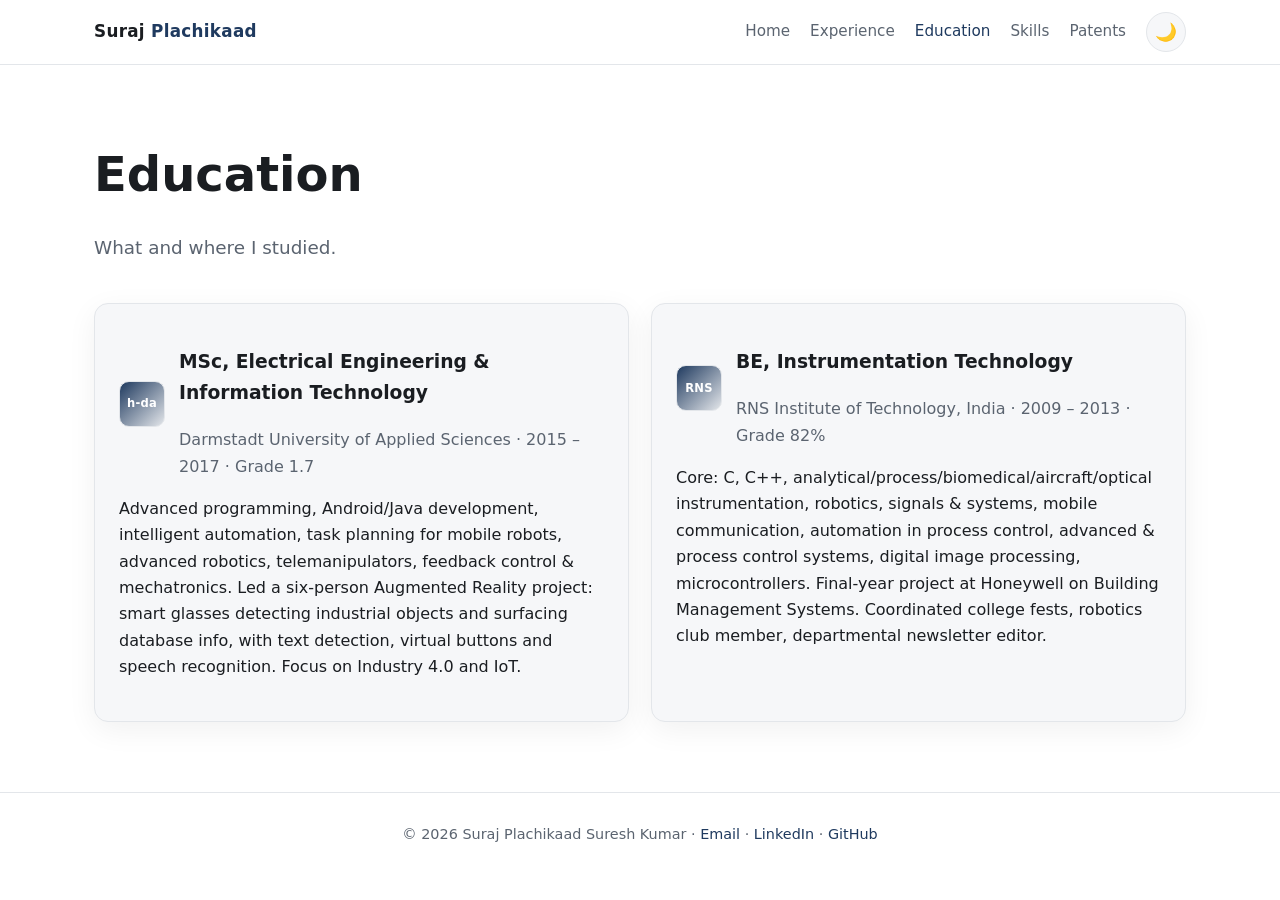
==== education.html @ 4a9fea9b "Fix broken patents page, drop Clearbit, and rework skills/SEO/a11y Breakages - patents.html called r" ====
<!DOCTYPE html>
<html lang="en">
<head>
  <meta charset="UTF-8">
  <meta name="viewport" content="width=device-width, initial-scale=1.0">
  <title>Education — Suraj Plachikaad Suresh Kumar</title>

  <meta name="description" content="MSc in Electrical Engineering & Information Technology from Darmstadt University of Applied Sciences, and a BE in Instrumentation Technology from RNS Institute of Technology.">
  <link rel="canonical" href="https://surajps.github.io/Portfolio_SPSK/education.html">
  <meta property="og:type" content="website">
  <meta property="og:site_name" content="Suraj Plachikaad Suresh Kumar">
  <meta property="og:title" content="Education — Suraj Plachikaad Suresh Kumar">
  <meta property="og:description" content="Robotics, intelligent automation, Industry 4.0 and IoT — what and where I studied.">
  <meta property="og:url" content="https://surajps.github.io/Portfolio_SPSK/education.html">
  <meta property="og:image" content="https://surajps.github.io/Portfolio_SPSK/images/profile.jpg">
  <meta name="twitter:card" content="summary_large_image">

  <link rel="icon" href="assets/favicon.svg" type="image/svg+xml">
  <link rel="stylesheet" href="assets/css/style.css">
  <script>
    (function(){ var d = document.documentElement; d.classList.add("js");
      try { d.setAttribute("data-theme", localStorage.getItem("theme") || "light"); }
      catch (e) { d.setAttribute("data-theme", "light"); } })();
  </script>
</head>
<body>
  <header id="header"></header>
  <main id="main" class="wrap">
    <noscript><p class="noscript-note">This page needs JavaScript to render.
      My full history is also on
      <a href="https://www.linkedin.com/in/suraj-plachikaad-suresh-kumar/">LinkedIn</a>.</p></noscript>
    <section>
      <h1>Education</h1>
      <p class="tagline">What and where I studied.</p>
      <div id="list" class="grid cols-2" style="margin-top:40px"></div>
    </section>
  </main>
  <footer id="footer"></footer>
  <script src="assets/js/content.js"></script>
  <script src="assets/js/main.js"></script>
  <script>buildChrome("education.html"); renderEducation();</script>
</body>
</html>
---- assets/css/style.css ----
/* =====================================================================
   Portfolio styles — light & dark theme. You rarely need to edit this.
   Change accent colors below if you wish.
   ===================================================================== */

:root {
  --accent: #1f3a5f;        /* navy accent (light mode) */
  --on-accent: #ffffff;     /* text drawn on top of --accent */
  --bg: #ffffff;
  --surface: #f6f7f9;
  --text: #1a1d21;
  --muted: #5b6470;
  --border: #e3e6ea;
  --shadow: 0 8px 30px rgba(0,0,0,.06);
  --radius: 14px;
  --max: 1140px;
}

[data-theme="dark"] {
  --accent: #d4af37;        /* gold accent (dark mode) */
  --on-accent: #15181c;
  --bg: #15181c;
  --surface: #1e2228;
  --text: #e9ecef;
  --muted: #9aa3ad;
  --border: #2c323a;
  --shadow: 0 8px 30px rgba(0,0,0,.4);
}

* { box-sizing: border-box; }
html { scroll-behavior: smooth; }
body {
  margin: 0;
  font-family: "Segoe UI", system-ui, -apple-system, Roboto, Helvetica, Arial, sans-serif;
  background: var(--bg);
  color: var(--text);
  line-height: 1.65;
  transition: background .3s, color .3s;
}

.wrap { max-width: var(--max); margin: 0 auto; padding: 0 24px; }

/* Keyboard users land here first and can jump straight to the content. */
.skip-link {
  position: absolute; left: -9999px; top: 0; z-index: 100;
  background: var(--accent); color: var(--on-accent);
  padding: 10px 18px; border-radius: 0 0 8px 0; text-decoration: none; font-weight: 600;
}
.skip-link:focus { left: 0; }

:where(a, button, [tabindex]):focus-visible {
  outline: 3px solid var(--accent); outline-offset: 3px; border-radius: 4px;
}

/* ---------- Header / nav ---------- */
header {
  position: sticky; top: 0; z-index: 50;
  background: var(--bg);
  border-bottom: 1px solid var(--border);
  backdrop-filter: blur(8px);
}
.nav { display: flex; align-items: center; justify-content: space-between; height: 64px; }
.brand { font-weight: 700; letter-spacing: .3px; color: var(--text); text-decoration: none; font-size: 1.05rem; }
.brand span { color: var(--accent); }
.nav-links { display: flex; gap: 20px; align-items: center; }
.nav-links a { color: var(--muted); text-decoration: none; font-weight: 500; font-size: .95rem; }
.nav-links a:hover, .nav-links a.active { color: var(--accent); }
.toggle { background: var(--surface); border: 1px solid var(--border); color: var(--text);
  width: 40px; height: 40px; border-radius: 50%; cursor: pointer; font-size: 1.1rem; flex: 0 0 auto; }
.menu-btn { display:none; background:none; border:none; color:var(--text); font-size:1.6rem; cursor:pointer; }

/* ---------- Sections ---------- */
section { padding: 70px 0; }
h1 { font-size: clamp(2rem, 5vw, 3rem); margin: 0 0 8px; }
h2 { font-size: 1.7rem; margin: 0 0 30px; position: relative; }
h2::after { content:""; display:block; width:54px; height:3px; background:var(--accent); margin-top:10px; border-radius:3px; }
.tagline { color: var(--muted); font-size: 1.15rem; }
.muted { color: var(--muted); }
code { background: var(--surface); border: 1px solid var(--border); border-radius: 5px;
  padding: 1px 6px; font-size: .88em; }

/* ---------- Hero ---------- */
.hero { display:flex; gap:48px; align-items:center; flex-wrap:wrap; padding-top:60px; }
.hero-text { flex:1 1 340px; }
.hero-photo { flex:0 0 280px; }
.hero-photo img { width:280px; height:280px; object-fit:cover; border-radius:50%; box-shadow:var(--shadow); border:4px solid var(--surface); }
.placeholder-photo { width:280px; height:280px; border-radius:50%; background:var(--surface);
  display:flex; align-items:center; justify-content:center; color:var(--muted); border:2px dashed var(--border); text-align:center; padding:20px; }
.hero-cta { display:flex; flex-wrap:wrap; gap:12px; margin-top:18px; }
.btn { display:inline-block; padding:11px 24px; background:var(--accent); color:var(--on-accent);
  border-radius:30px; text-decoration:none; font-weight:600; }
.btn-ghost { background:transparent; color:var(--accent); border:2px solid var(--accent); padding:9px 22px; }

/* "What I'm working on now" ---------------------------------------- */
.now-card { background:var(--surface); border:1px solid var(--border); border-left:4px solid var(--accent);
  border-radius:var(--radius); padding:18px 22px; }
.now-card p { margin:6px 0 0; }
.now-tag { display:inline-block; font-size:.78rem; font-weight:700; letter-spacing:.08em;
  text-transform:uppercase; color:var(--accent); }

/* ---------- Cards / grids ---------- */
.grid { display:grid; gap:22px; }
.cols-4 { grid-template-columns: repeat(4,1fr); }
.cols-3 { grid-template-columns: repeat(3,1fr); }
.cols-2 { grid-template-columns: repeat(2,1fr); }
.hobbies-grid { grid-template-columns: repeat(auto-fit, minmax(220px, 1fr)); }
.card { background:var(--surface); border:1px solid var(--border); border-radius:var(--radius); padding:24px; box-shadow:var(--shadow); transition:transform .25s, box-shadow .25s; }
.card:hover { transform:translateY(-6px); box-shadow:0 16px 40px rgba(0,0,0,.14); }
.card .icon { font-size:2rem; }
.hobby { padding:0; overflow:hidden; }
.hobby .hobby-img { width:100%; height:170px; object-fit:cover; display:block; }
.hobby h3, .hobby p { padding:0 18px; } .hobby h3 { margin:14px 0 4px; } .hobby p { padding-bottom:18px; }
/* Hobbies without a photo get an icon panel the same height as the images,
   so every card in the row has equal visual weight. */
.hobby .icon { height:170px; display:flex; align-items:center; justify-content:center;
  font-size:3.4rem; padding:0; background:linear-gradient(135deg,var(--bg),var(--border)); }
.edu-img { width:100%; border-radius:10px; margin:10px 0; }

/* ---------- Stats counters ---------- */
.stats-row { display:grid; grid-template-columns:repeat(4,1fr); gap:18px; text-align:center; }
.stat { background:var(--surface); border:1px solid var(--border); border-radius:var(--radius); padding:22px; box-shadow:var(--shadow); }
.stat .num { display:block; font-size:2.2rem; font-weight:800; color:var(--accent); }
.stat .lbl { color:var(--muted); font-size:.9rem; }

/* ---------- Reveal on scroll ----------
   Scoped to .js so that with JavaScript disabled (or broken) the content
   is simply visible instead of stuck at opacity:0. */
.js .reveal { opacity:0; transform:translateY(24px); transition:opacity .6s, transform .6s; }
.js .reveal.in { opacity:1; transform:none; }

/* ---------- Lightbox ---------- */
.lb { position:fixed; inset:0; background:rgba(0,0,0,.85); display:flex; align-items:center; justify-content:center; z-index:200; cursor:zoom-out; padding:30px; }
.lb img { max-width:92%; max-height:92%; border-radius:10px; box-shadow:0 20px 60px rgba(0,0,0,.6); }
.lb-close { position:absolute; top:18px; right:22px; width:44px; height:44px; border-radius:50%;
  background:rgba(255,255,255,.14); color:#fff; border:1px solid rgba(255,255,255,.4);
  font-size:1.2rem; cursor:pointer; }
.lb-close:hover { background:rgba(255,255,255,.28); }

/* ---------- Zig-zag experience timeline ---------- */
.xp-timeline { position:relative; padding:20px 0; }
.xp-timeline::before { content:""; position:absolute; left:50%; top:0; bottom:0; width:3px; transform:translateX(-50%);
  background:linear-gradient(var(--accent),var(--border)); border-radius:3px; }
.xp { position:relative; width:50%; padding:0 34px 34px; }
.xp.left  { left:0; }
.xp.right { left:50%; }
/* Card bodies stay left-aligned on BOTH sides — right-aligned bullet lists
   with a ragged left edge are hard to read. Only the position alternates. */
.xp-node { position:absolute; top:4px; width:44px; height:44px; border-radius:50%; background:var(--bg);
  border:3px solid var(--accent); display:flex; align-items:center; justify-content:center;
  font-size:.8rem; font-weight:800; color:var(--accent); z-index:2; box-shadow:var(--shadow); }
.xp-node.sm { font-size:.62rem; }
.xp.left .xp-node { right:-22px; } .xp.right .xp-node { left:-22px; }
.xp-year { position:absolute; top:12px; font-weight:800; color:var(--accent); font-size:1.05rem; }
.xp.left .xp-year { left:-84px; } .xp.right .xp-year { right:-84px; }
.xp-card { background:var(--surface); border:1px solid var(--border); border-radius:var(--radius); padding:20px;
  box-shadow:var(--shadow); transition:transform .25s, box-shadow .25s; }
.xp-card:hover { transform:translateY(-5px); box-shadow:0 16px 40px rgba(0,0,0,.16); }
.xp-head { display:flex; align-items:flex-start; gap:12px; }
.xp-title { margin:0; font-size:1.08rem; flex:1; }
.xp-trigger { width:100%; display:flex; align-items:flex-start; justify-content:space-between; gap:12px;
  background:none; border:0; padding:0; margin:0; cursor:pointer; text-align:left;
  font:inherit; color:inherit; }
.xp-toggle { color:var(--accent); font-weight:800; font-size:1.35rem; line-height:1.1; flex:0 0 auto; }
.xp-headline { color:var(--accent); font-weight:600; margin:8px 0 0; }

/* Collapsible body. grid-template-rows 0fr→1fr animates to the content's
   natural height, so long roles never get clipped by a fixed max-height. */
.xp-body { display:grid; grid-template-rows:0fr; opacity:0;
  transition:grid-template-rows .4s ease, opacity .3s ease, margin .3s ease; }
.xp-body > ul { overflow:hidden; margin:0; padding-left:20px; }
.xp-card.open .xp-body { grid-template-rows:1fr; opacity:1; margin-top:10px; }

/* logo / monogram tiles */
.thumb { flex:0 0 46px; width:46px; height:46px; border-radius:10px; border:1px solid var(--border);
  display:flex; align-items:center; justify-content:center; overflow:hidden;
  font-size:1rem; font-weight:800; letter-spacing:.02em; }
.thumb.tile { background:linear-gradient(135deg,var(--accent),var(--border)); color:var(--on-accent); }
.thumb.tile.sm { font-size:.72rem; }
.edu-head { display:flex; gap:14px; align-items:center; margin-bottom:8px; }

/* ---------- Skills: proficiency tiers ---------- */
.skill { margin-bottom:26px; }
.skill .row { display:flex; justify-content:space-between; align-items:center; gap:14px; margin-bottom:8px; }
.skill-name { font-weight:600; }
.skill-note { margin:8px 0 0; font-size:.92rem; }
.tier { font-size:.75rem; font-weight:700; letter-spacing:.06em; text-transform:uppercase;
  padding:3px 12px; border-radius:20px; white-space:nowrap; }
.tier-expert   { background:var(--accent); color:var(--on-accent); }
.tier-advanced { border:1.5px solid var(--accent); color:var(--accent); }
.tier-working  { border:1.5px solid var(--border); color:var(--muted); }
.meter { display:flex; gap:6px; }
.meter .step { height:6px; flex:1 1 0; max-width:90px; border-radius:4px; background:var(--border); }
.meter .step.on { background:var(--accent); }

/* ---------- Patents ---------- */
.patent-head { display:flex; align-items:center; justify-content:space-between; margin-bottom:12px; }
.patent h3 { margin:0 0 4px; font-size:1.1rem; }
.patent h3 a { color:var(--text); text-decoration:none; border-bottom:2px solid var(--accent); }
.patent h3 a:hover { color:var(--accent); }
.patent-plain { margin:10px 0 0; }
.tag.status { background:var(--accent); color:var(--on-accent); border-color:var(--accent); font-weight:700; }
.empty-state { text-align:center; padding:48px 24px; }
.empty-state:hover { transform:none; box-shadow:var(--shadow); }
.empty-state h3 { margin:10px 0 6px; }
.empty-state p { max-width:52ch; margin:0 auto; }

/* ---------- Gallery ---------- */
.gallery { display:grid; grid-template-columns:repeat(auto-fit,minmax(280px,1fr)); gap:14px; margin-top:20px; }
.gallery-item { display:block; padding:0; border:0; background:none; cursor:zoom-in; border-radius:var(--radius); }
.gallery img { width:100%; height:220px; object-fit:cover; border-radius:var(--radius); box-shadow:var(--shadow); transition:transform .25s; display:block; }
.gallery-item:hover img { transform:scale(1.03); }

/* ---------- Contact ---------- */
.contact-card { background:var(--surface); border:1px solid var(--border); border-radius:var(--radius);
  padding:38px; text-align:center; box-shadow:var(--shadow); }
.contact-card h2 { margin-bottom:6px; }
.contact-card h2::after { margin:10px auto 0; }
.contact-card .hero-cta { justify-content:center; margin-top:22px; }

/* ---------- Skill tags ---------- */
.tags { display:flex; flex-wrap:wrap; gap:8px; margin:12px 0 0; padding:0; list-style:none; }
.tag { background:var(--bg); border:1px solid var(--border); color:var(--text); padding:5px 12px; border-radius:20px; font-size:.85rem; }

footer { border-top:1px solid var(--border); padding:30px 0; text-align:center; color:var(--muted); font-size:.9rem; }
footer a { color:var(--accent); text-decoration:none; }

noscript .noscript-note { display:block; background:var(--surface); border:1px solid var(--border);
  border-left:4px solid var(--accent); border-radius:8px; padding:12px 18px; margin:16px 0; }

/* ---------- Responsive ---------- */
@media (max-width:780px){
  .cols-4{grid-template-columns:repeat(2,1fr);} .cols-3,.cols-2{grid-template-columns:1fr;}
  .stats-row{grid-template-columns:repeat(2,1fr);}
  .gallery{grid-template-columns:repeat(2,1fr);}
  .nav-links{position:absolute; top:64px; right:0; background:var(--bg); flex-direction:column; align-items:flex-start; padding:16px 24px; border:1px solid var(--border); display:none;}
  .nav-links.open{display:flex;} .menu-btn{display:block;}

  .xp-timeline::before { left:20px; }
  .xp, .xp.left, .xp.right { width:100%; left:0; padding:0 0 30px 56px; }
  .xp.left .xp-node, .xp.right .xp-node { left:0; right:auto; }
  .xp.left .xp-year, .xp.right .xp-year { left:56px; right:auto; top:-18px; }
  .contact-card { padding:28px 20px; }
}

/* ---------- Reduced motion ----------
   Users who ask for less motion get the content, not the choreography. */
@media (prefers-reduced-motion: reduce) {
  html { scroll-behavior: auto; }
  *, *::before, *::after {
    animation-duration: .001ms !important; animation-iteration-count: 1 !important;
    transition-duration: .001ms !important;
  }
  .js .reveal { opacity:1; transform:none; }
  .card:hover, .xp-card:hover { transform:none; }
}
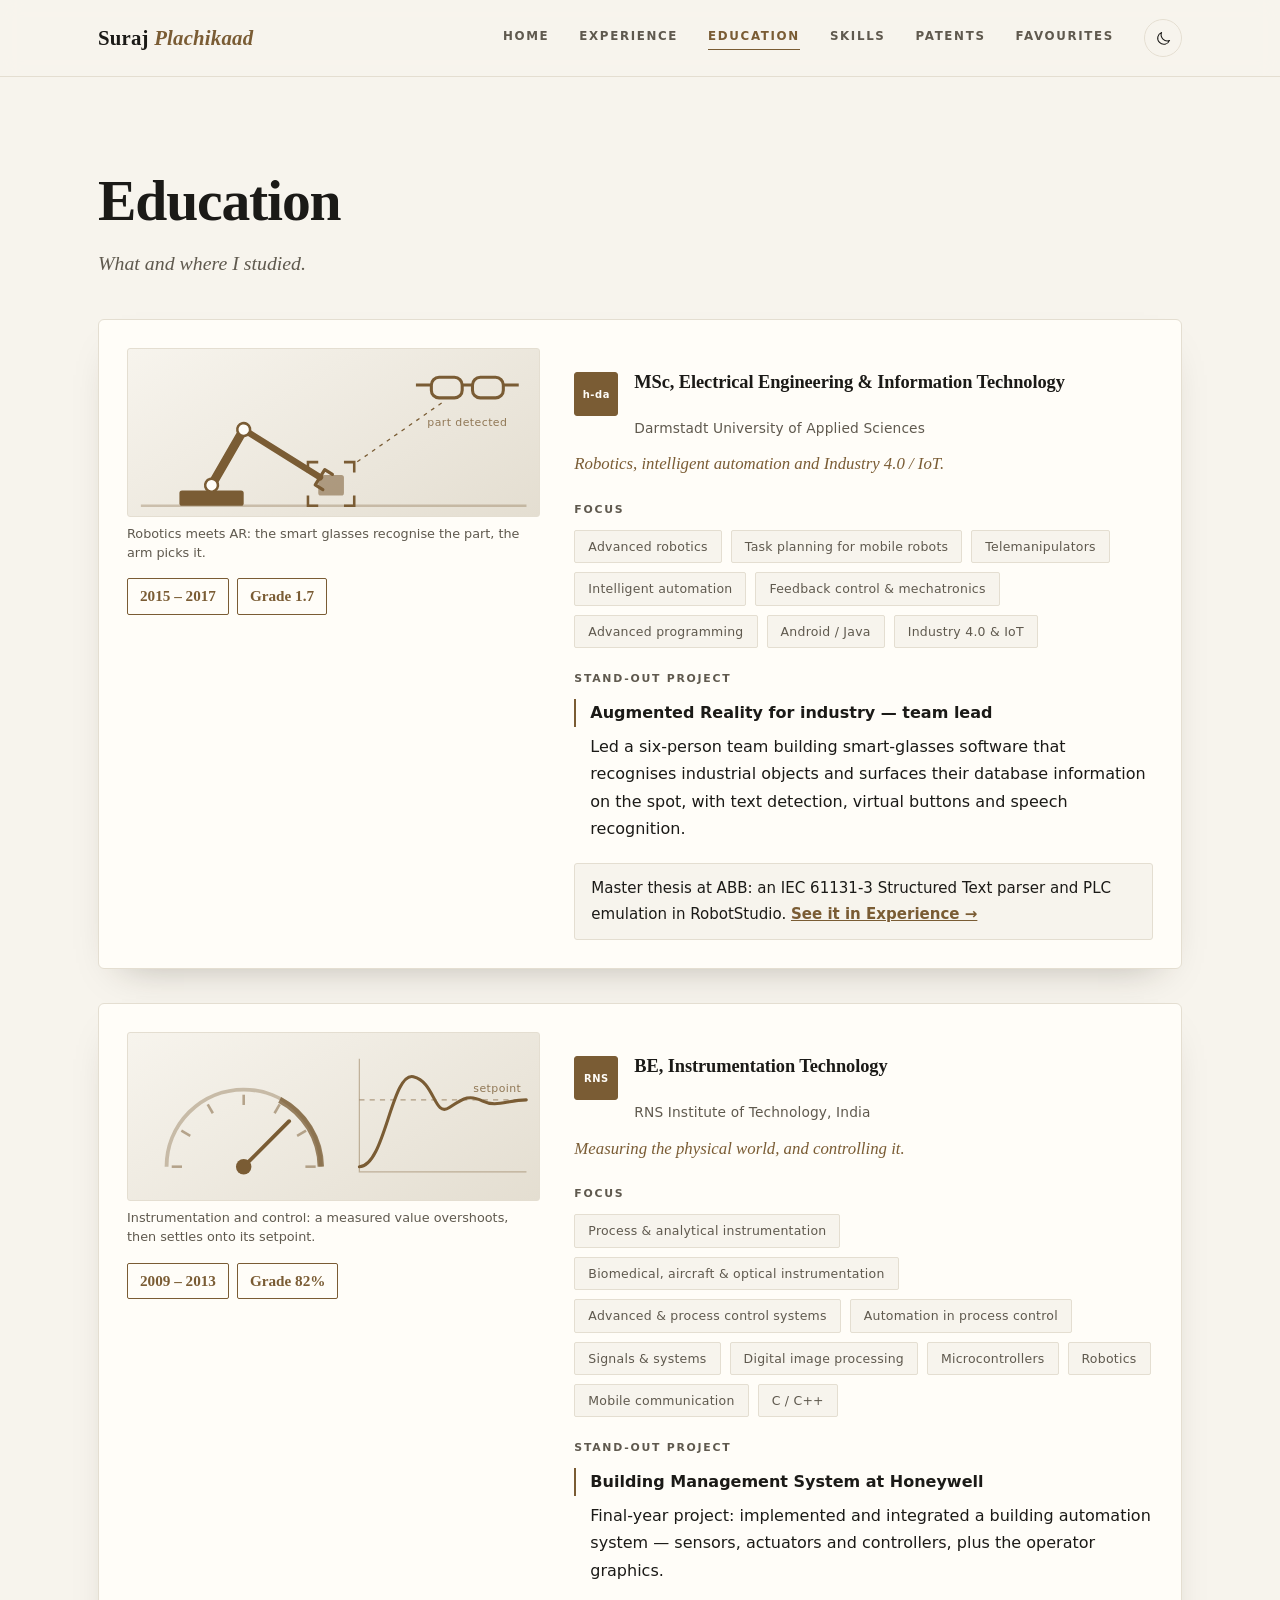
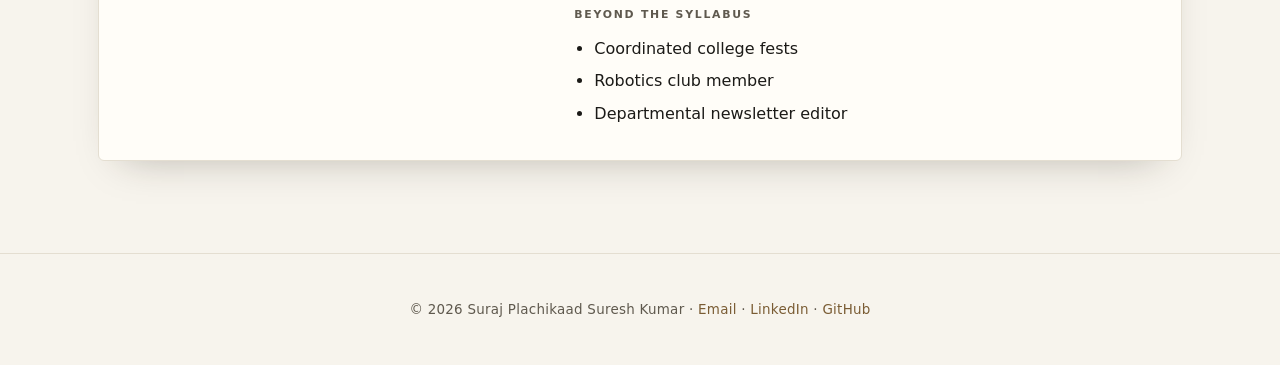
==== commit effa54ed: "Add animated work scenes to Experience and restructure Education - New assets/js/scenes.js (loaded o" ====
--- a/education.html
+++ b/education.html
@@ -32,12 +32,13 @@
     <section>
       <h1>Education</h1>
       <p class="tagline">What and where I studied.</p>
-      <div id="list" class="grid cols-2" style="margin-top:40px"></div>
+      <div id="list" class="edu-list" style="margin-top:40px"></div>
     </section>
   </main>
   <footer id="footer"></footer>
   <script src="assets/js/content.js"></script>
   <script src="assets/js/main.js"></script>
+  <script src="assets/js/scenes.js"></script>
   <script>buildChrome("education.html"); renderEducation();</script>
 </body>
 </html>
--- a/assets/css/style.css
+++ b/assets/css/style.css
@@ -1,245 +1,492 @@
 /* =====================================================================
-   Portfolio styles — light & dark theme. You rarely need to edit this.
-   Change accent colors below if you wish.
+   Portfolio styles — light & dark theme.
+
+   Design notes, so future edits keep the same character:
+   · Palette is warm, not neutral. Paper-ivory and ink rather than white
+     and black; the accent is one bronze/brass hue that shifts only in
+     lightness between themes, so the site keeps one identity in both.
+   · Headings are an old-style serif, body is the system sans. That
+     editorial pairing does most of the work — resist adding more fonts.
+   · Restraint over decoration: hairline borders, soft wide shadows,
+     small radii, generous whitespace, tracked small-caps labels.
+   · All colour pairs are checked to WCAG AA (4.5:1). If you change the
+     accent, re-check it.
    ===================================================================== */
 
 :root {
-  --accent: #1f3a5f;        /* navy accent (light mode) */
-  --on-accent: #ffffff;     /* text drawn on top of --accent */
-  --bg: #ffffff;
-  --surface: #f6f7f9;
-  --text: #1a1d21;
-  --muted: #5b6470;
-  --border: #e3e6ea;
-  --shadow: 0 8px 30px rgba(0,0,0,.06);
-  --radius: 14px;
+  --accent: #7A5C34;        /* deep bronze */
+  --accent-soft: #B08D57;   /* lighter bronze, decorative use only */
+  --on-accent: #FFFDF8;
+  --bg: #F7F4ED;            /* warm ivory paper */
+  --surface: #FFFDF8;
+  --text: #1B1A17;          /* deep warm ink */
+  --muted: #5F594E;
+  --border: #E4DED1;
+  --shadow: 0 18px 40px -24px rgba(40,32,20,.35);
+  --shadow-lift: 0 26px 60px -28px rgba(40,32,20,.45);
+  --radius: 6px;
   --max: 1140px;
+
+  --font-display: "Iowan Old Style", "Palatino Linotype", Palatino,
+                  "Book Antiqua", Georgia, "Times New Roman", serif;
+  --font-body: system-ui, -apple-system, "Segoe UI", Roboto,
+               "Helvetica Neue", Arial, sans-serif;
 }
 
 [data-theme="dark"] {
-  --accent: #d4af37;        /* gold accent (dark mode) */
-  --on-accent: #15181c;
-  --bg: #15181c;
-  --surface: #1e2228;
-  --text: #e9ecef;
-  --muted: #9aa3ad;
-  --border: #2c323a;
-  --shadow: 0 8px 30px rgba(0,0,0,.4);
+  --accent: #C9A227;        /* brass — same hue family, lifted for dark */
+  --accent-soft: #8A7327;
+  --on-accent: #14130F;
+  --bg: #14130F;            /* warm charcoal, never pure black */
+  --surface: #1D1B16;
+  --text: #EDE8DE;          /* parchment */
+  --muted: #9C9588;
+  --border: #2E2A22;
+  --shadow: 0 18px 40px -24px rgba(0,0,0,.7);
+  --shadow-lift: 0 26px 60px -28px rgba(0,0,0,.85);
 }
 
 * { box-sizing: border-box; }
 html { scroll-behavior: smooth; }
 body {
   margin: 0;
-  font-family: "Segoe UI", system-ui, -apple-system, Roboto, Helvetica, Arial, sans-serif;
+  font-family: var(--font-body);
   background: var(--bg);
   color: var(--text);
-  line-height: 1.65;
+  line-height: 1.72;
+  -webkit-font-smoothing: antialiased;
+  text-rendering: optimizeLegibility;
   transition: background .3s, color .3s;
 }
 
-.wrap { max-width: var(--max); margin: 0 auto; padding: 0 24px; }
+.wrap { max-width: var(--max); margin: 0 auto; padding: 0 28px; }
 
 /* Keyboard users land here first and can jump straight to the content. */
 .skip-link {
   position: absolute; left: -9999px; top: 0; z-index: 100;
   background: var(--accent); color: var(--on-accent);
-  padding: 10px 18px; border-radius: 0 0 8px 0; text-decoration: none; font-weight: 600;
+  padding: 10px 18px; text-decoration: none; font-weight: 600;
+  letter-spacing: .04em;
 }
 .skip-link:focus { left: 0; }
 
 :where(a, button, [tabindex]):focus-visible {
-  outline: 3px solid var(--accent); outline-offset: 3px; border-radius: 4px;
+  outline: 2px solid var(--accent); outline-offset: 3px; border-radius: 2px;
 }
 
 /* ---------- Header / nav ---------- */
 header {
   position: sticky; top: 0; z-index: 50;
-  background: var(--bg);
+  background: color-mix(in srgb, var(--bg) 88%, transparent);
   border-bottom: 1px solid var(--border);
-  backdrop-filter: blur(8px);
-}
-.nav { display: flex; align-items: center; justify-content: space-between; height: 64px; }
-.brand { font-weight: 700; letter-spacing: .3px; color: var(--text); text-decoration: none; font-size: 1.05rem; }
-.brand span { color: var(--accent); }
-.nav-links { display: flex; gap: 20px; align-items: center; }
-.nav-links a { color: var(--muted); text-decoration: none; font-weight: 500; font-size: .95rem; }
-.nav-links a:hover, .nav-links a.active { color: var(--accent); }
-.toggle { background: var(--surface); border: 1px solid var(--border); color: var(--text);
-  width: 40px; height: 40px; border-radius: 50%; cursor: pointer; font-size: 1.1rem; flex: 0 0 auto; }
+  backdrop-filter: blur(10px) saturate(1.1);
+}
+@supports not (background: color-mix(in srgb, red 50%, blue)) {
+  header { background: var(--bg); }
+}
+.nav { display: flex; align-items: center; justify-content: space-between; height: 76px; }
+.brand {
+  font-family: var(--font-display); font-size: 1.3rem; font-weight: 600;
+  letter-spacing: .01em; color: var(--text); text-decoration: none;
+}
+.brand span { color: var(--accent); font-style: italic; }
+.nav-links { display: flex; gap: 30px; align-items: center; }
+.nav-links a {
+  color: var(--muted); text-decoration: none; font-size: .74rem;
+  font-weight: 600; text-transform: uppercase; letter-spacing: .14em;
+  padding-bottom: 3px; border-bottom: 1px solid transparent;
+  transition: color .25s, border-color .25s;
+}
+.nav-links a:hover, .nav-links a.active { color: var(--accent); border-bottom-color: var(--accent); }
+.toggle {
+  background: transparent; border: 1px solid var(--border); color: var(--text);
+  width: 38px; height: 38px; border-radius: 50%; cursor: pointer;
+  display: inline-flex; align-items: center; justify-content: center;
+  transition: border-color .25s, color .25s;
+}
+.toggle:hover { border-color: var(--accent); color: var(--accent); }
 .menu-btn { display:none; background:none; border:none; color:var(--text); font-size:1.6rem; cursor:pointer; }
 
 /* ---------- Sections ---------- */
-section { padding: 70px 0; }
-h1 { font-size: clamp(2rem, 5vw, 3rem); margin: 0 0 8px; }
-h2 { font-size: 1.7rem; margin: 0 0 30px; position: relative; }
-h2::after { content:""; display:block; width:54px; height:3px; background:var(--accent); margin-top:10px; border-radius:3px; }
-.tagline { color: var(--muted); font-size: 1.15rem; }
+section { padding: 92px 0; }
+h1, h2, h3 { font-family: var(--font-display); font-weight: 600; }
+h1 { font-size: clamp(2.4rem, 5.4vw, 3.6rem); letter-spacing: -.02em; line-height: 1.12; margin: 0 0 14px; }
+h2 { font-size: clamp(1.6rem, 3vw, 2.05rem); letter-spacing: -.012em; margin: 0 0 34px; }
+h2::after { content:""; display:block; width:38px; height:1.5px; background:var(--accent); margin-top:14px; }
+h3 { font-size: 1.15rem; letter-spacing: -.005em; }
+p { margin: 0 0 1.1em; }
+.tagline {
+  font-family: var(--font-display); font-style: italic;
+  color: var(--muted); font-size: 1.24rem; line-height: 1.6;
+}
 .muted { color: var(--muted); }
-code { background: var(--surface); border: 1px solid var(--border); border-radius: 5px;
+code { background: var(--surface); border: 1px solid var(--border); border-radius: 3px;
   padding: 1px 6px; font-size: .88em; }
 
+/* Small tracked label — used for "Now", statuses and other eyebrow text. */
+.eyebrow, .now-tag {
+  display:inline-block; font-size:.68rem; font-weight:700;
+  letter-spacing:.18em; text-transform:uppercase; color:var(--accent);
+}
+
 /* ---------- Hero ---------- */
-.hero { display:flex; gap:48px; align-items:center; flex-wrap:wrap; padding-top:60px; }
-.hero-text { flex:1 1 340px; }
-.hero-photo { flex:0 0 280px; }
-.hero-photo img { width:280px; height:280px; object-fit:cover; border-radius:50%; box-shadow:var(--shadow); border:4px solid var(--surface); }
-.placeholder-photo { width:280px; height:280px; border-radius:50%; background:var(--surface);
-  display:flex; align-items:center; justify-content:center; color:var(--muted); border:2px dashed var(--border); text-align:center; padding:20px; }
-.hero-cta { display:flex; flex-wrap:wrap; gap:12px; margin-top:18px; }
-.btn { display:inline-block; padding:11px 24px; background:var(--accent); color:var(--on-accent);
-  border-radius:30px; text-decoration:none; font-weight:600; }
-.btn-ghost { background:transparent; color:var(--accent); border:2px solid var(--accent); padding:9px 22px; }
+.hero { display:flex; gap:60px; align-items:center; flex-wrap:wrap; padding-top:76px; }
+.hero-text { flex:1 1 360px; }
+.hero-text > p:not(.tagline):not(.hero-cta) { font-size: 1.03rem; }
+.hero-photo { flex:0 0 290px; }
+.hero-photo img {
+  width:290px; height:290px; object-fit:cover; border-radius:50%;
+  box-shadow:var(--shadow); border:1px solid var(--border);
+  outline:1px solid var(--border); outline-offset:9px;
+}
+.placeholder-photo { width:290px; height:290px; border-radius:50%; background:var(--surface);
+  display:flex; align-items:center; justify-content:center; color:var(--muted); border:1px dashed var(--border); text-align:center; padding:20px; }
+.hero-cta { display:flex; flex-wrap:wrap; gap:14px; margin-top:26px; }
+.btn {
+  display:inline-block; padding:13px 28px; background:var(--accent); color:var(--on-accent);
+  border-radius:3px; text-decoration:none; font-size:.76rem; font-weight:700;
+  text-transform:uppercase; letter-spacing:.13em;
+  transition:opacity .25s, transform .25s;
+}
+.btn:hover { opacity:.88; transform:translateY(-1px); }
+.btn-ghost { background:transparent; color:var(--accent); border:1px solid var(--accent); padding:12px 27px; }
 
 /* "What I'm working on now" ---------------------------------------- */
-.now-card { background:var(--surface); border:1px solid var(--border); border-left:4px solid var(--accent);
-  border-radius:var(--radius); padding:18px 22px; }
-.now-card p { margin:6px 0 0; }
-.now-tag { display:inline-block; font-size:.78rem; font-weight:700; letter-spacing:.08em;
-  text-transform:uppercase; color:var(--accent); }
+.now-card { background:var(--surface); border:1px solid var(--border); border-left:2px solid var(--accent);
+  border-radius:var(--radius); padding:22px 26px; box-shadow:var(--shadow); }
+.now-card p { margin:8px 0 0; }
 
 /* ---------- Cards / grids ---------- */
-.grid { display:grid; gap:22px; }
+.grid { display:grid; gap:26px; }
 .cols-4 { grid-template-columns: repeat(4,1fr); }
 .cols-3 { grid-template-columns: repeat(3,1fr); }
 .cols-2 { grid-template-columns: repeat(2,1fr); }
-.hobbies-grid { grid-template-columns: repeat(auto-fit, minmax(220px, 1fr)); }
-.card { background:var(--surface); border:1px solid var(--border); border-radius:var(--radius); padding:24px; box-shadow:var(--shadow); transition:transform .25s, box-shadow .25s; }
-.card:hover { transform:translateY(-6px); box-shadow:0 16px 40px rgba(0,0,0,.14); }
+.hobbies-grid { grid-template-columns: repeat(auto-fit, minmax(290px, 1fr)); }
+.card {
+  background:var(--surface); border:1px solid var(--border); border-radius:var(--radius);
+  padding:28px; box-shadow:var(--shadow);
+  transition:transform .35s cubic-bezier(.2,.7,.3,1), box-shadow .35s, border-color .35s;
+}
+.card:hover { transform:translateY(-4px); box-shadow:var(--shadow-lift); border-color:var(--accent-soft); }
 .card .icon { font-size:2rem; }
 .hobby { padding:0; overflow:hidden; }
-.hobby .hobby-img { width:100%; height:170px; object-fit:cover; display:block; }
-.hobby h3, .hobby p { padding:0 18px; } .hobby h3 { margin:14px 0 4px; } .hobby p { padding-bottom:18px; }
+.hobby .hobby-img { width:100%; height:180px; object-fit:cover; display:block;
+  filter:saturate(.92); transition:filter .4s, transform .6s cubic-bezier(.2,.7,.3,1); }
+.hobby:hover .hobby-img { filter:saturate(1.05); transform:scale(1.03); }
+.hobby h3, .hobby p { padding:0 22px; } .hobby h3 { margin:18px 0 6px; } .hobby p { padding-bottom:22px; }
 /* Hobbies without a photo get an icon panel the same height as the images,
    so every card in the row has equal visual weight. */
-.hobby .icon { height:170px; display:flex; align-items:center; justify-content:center;
-  font-size:3.4rem; padding:0; background:linear-gradient(135deg,var(--bg),var(--border)); }
-.edu-img { width:100%; border-radius:10px; margin:10px 0; }
+.hobby .icon { height:180px; display:flex; align-items:center; justify-content:center;
+  padding:0; background:linear-gradient(150deg,var(--bg),var(--border)); color:var(--accent); }
+.hobby .icon svg { width:52px; height:52px; }
+.edu-img { width:100%; border-radius:var(--radius); margin:12px 0; }
 
 /* ---------- Stats counters ---------- */
-.stats-row { display:grid; grid-template-columns:repeat(4,1fr); gap:18px; text-align:center; }
-.stat { background:var(--surface); border:1px solid var(--border); border-radius:var(--radius); padding:22px; box-shadow:var(--shadow); }
-.stat .num { display:block; font-size:2.2rem; font-weight:800; color:var(--accent); }
-.stat .lbl { color:var(--muted); font-size:.9rem; }
+.stats-row { display:grid; grid-template-columns:repeat(4,1fr); gap:1px; text-align:center;
+  background:var(--border); border:1px solid var(--border); border-radius:var(--radius); overflow:hidden; }
+.stat { background:var(--surface); padding:30px 18px; }
+.stat .num { display:block; font-family:var(--font-display); font-size:2.5rem;
+  font-weight:600; line-height:1.1; color:var(--accent); }
+.stat .lbl { color:var(--muted); font-size:.7rem; text-transform:uppercase;
+  letter-spacing:.14em; font-weight:600; }
 
 /* ---------- Reveal on scroll ----------
    Scoped to .js so that with JavaScript disabled (or broken) the content
    is simply visible instead of stuck at opacity:0. */
-.js .reveal { opacity:0; transform:translateY(24px); transition:opacity .6s, transform .6s; }
+.js .reveal { opacity:0; transform:translateY(18px); transition:opacity .8s ease, transform .8s cubic-bezier(.2,.7,.3,1); }
 .js .reveal.in { opacity:1; transform:none; }
 
 /* ---------- Lightbox ---------- */
-.lb { position:fixed; inset:0; background:rgba(0,0,0,.85); display:flex; align-items:center; justify-content:center; z-index:200; cursor:zoom-out; padding:30px; }
-.lb img { max-width:92%; max-height:92%; border-radius:10px; box-shadow:0 20px 60px rgba(0,0,0,.6); }
-.lb-close { position:absolute; top:18px; right:22px; width:44px; height:44px; border-radius:50%;
-  background:rgba(255,255,255,.14); color:#fff; border:1px solid rgba(255,255,255,.4);
-  font-size:1.2rem; cursor:pointer; }
-.lb-close:hover { background:rgba(255,255,255,.28); }
+.lb { position:fixed; inset:0; background:rgba(16,14,10,.93); display:flex; align-items:center; justify-content:center; z-index:200; cursor:zoom-out; padding:34px; }
+.lb img { max-width:92%; max-height:92%; border-radius:3px; box-shadow:0 40px 90px rgba(0,0,0,.7); }
+.lb-close { position:absolute; top:22px; right:26px; width:44px; height:44px; border-radius:50%;
+  background:rgba(255,255,255,.1); color:#fff; border:1px solid rgba(255,255,255,.35);
+  font-size:1.1rem; cursor:pointer; transition:background .25s; }
+.lb-close:hover { background:rgba(255,255,255,.24); }
 
 /* ---------- Zig-zag experience timeline ---------- */
 .xp-timeline { position:relative; padding:20px 0; }
-.xp-timeline::before { content:""; position:absolute; left:50%; top:0; bottom:0; width:3px; transform:translateX(-50%);
-  background:linear-gradient(var(--accent),var(--border)); border-radius:3px; }
-.xp { position:relative; width:50%; padding:0 34px 34px; }
+.xp-timeline::before { content:""; position:absolute; left:50%; top:0; bottom:0; width:1px; transform:translateX(-50%);
+  background:linear-gradient(var(--accent),var(--border)); }
+.xp { position:relative; width:50%; padding:0 40px 40px; }
 .xp.left  { left:0; }
 .xp.right { left:50%; }
 /* Card bodies stay left-aligned on BOTH sides — right-aligned bullet lists
    with a ragged left edge are hard to read. Only the position alternates. */
-.xp-node { position:absolute; top:4px; width:44px; height:44px; border-radius:50%; background:var(--bg);
-  border:3px solid var(--accent); display:flex; align-items:center; justify-content:center;
-  font-size:.8rem; font-weight:800; color:var(--accent); z-index:2; box-shadow:var(--shadow); }
-.xp-node.sm { font-size:.62rem; }
-.xp.left .xp-node { right:-22px; } .xp.right .xp-node { left:-22px; }
-.xp-year { position:absolute; top:12px; font-weight:800; color:var(--accent); font-size:1.05rem; }
-.xp.left .xp-year { left:-84px; } .xp.right .xp-year { right:-84px; }
-.xp-card { background:var(--surface); border:1px solid var(--border); border-radius:var(--radius); padding:20px;
-  box-shadow:var(--shadow); transition:transform .25s, box-shadow .25s; }
-.xp-card:hover { transform:translateY(-5px); box-shadow:0 16px 40px rgba(0,0,0,.16); }
-.xp-head { display:flex; align-items:flex-start; gap:12px; }
-.xp-title { margin:0; font-size:1.08rem; flex:1; }
-.xp-trigger { width:100%; display:flex; align-items:flex-start; justify-content:space-between; gap:12px;
+.xp-node { position:absolute; top:4px; width:42px; height:42px; border-radius:50%; background:var(--bg);
+  border:1px solid var(--accent); display:flex; align-items:center; justify-content:center;
+  font-size:.72rem; font-weight:700; letter-spacing:.04em; color:var(--accent); z-index:2; }
+.xp-node.sm { font-size:.58rem; }
+.xp.left .xp-node { right:-21px; } .xp.right .xp-node { left:-21px; }
+.xp-year { position:absolute; top:14px; font-family:var(--font-display); font-weight:600;
+  color:var(--accent); font-size:1.1rem; }
+.xp.left .xp-year { left:-80px; } .xp.right .xp-year { right:-80px; }
+.xp-card { background:var(--surface); border:1px solid var(--border); border-radius:var(--radius); padding:26px;
+  box-shadow:var(--shadow); transition:transform .35s cubic-bezier(.2,.7,.3,1), box-shadow .35s, border-color .35s; }
+.xp-card:hover { transform:translateY(-4px); box-shadow:var(--shadow-lift); border-color:var(--accent-soft); }
+.xp-head { display:flex; align-items:flex-start; gap:14px; }
+.xp-title { margin:0; font-size:1.1rem; flex:1; line-height:1.35; }
+.xp-trigger { width:100%; display:flex; align-items:flex-start; justify-content:space-between; gap:14px;
   background:none; border:0; padding:0; margin:0; cursor:pointer; text-align:left;
   font:inherit; color:inherit; }
-.xp-toggle { color:var(--accent); font-weight:800; font-size:1.35rem; line-height:1.1; flex:0 0 auto; }
-.xp-headline { color:var(--accent); font-weight:600; margin:8px 0 0; }
+.xp-toggle { color:var(--accent); font-weight:400; font-size:1.4rem; line-height:1; flex:0 0 auto; }
+.xp-headline { font-family:var(--font-display); font-style:italic; color:var(--accent);
+  font-size:1.02rem; margin:12px 0 0; }
+.meta { font-size:.86rem; letter-spacing:.01em; }
 
 /* Collapsible body. grid-template-rows 0fr→1fr animates to the content's
    natural height, so long roles never get clipped by a fixed max-height. */
 .xp-body { display:grid; grid-template-rows:0fr; opacity:0;
-  transition:grid-template-rows .4s ease, opacity .3s ease, margin .3s ease; }
+  transition:grid-template-rows .45s cubic-bezier(.2,.7,.3,1), opacity .35s ease, margin .35s ease; }
 .xp-body > ul { overflow:hidden; margin:0; padding-left:20px; }
-.xp-card.open .xp-body { grid-template-rows:1fr; opacity:1; margin-top:10px; }
+.xp-body li { margin-bottom:.5em; }
+.xp-card.open .xp-body { grid-template-rows:1fr; opacity:1; margin-top:14px; }
 
 /* logo / monogram tiles */
-.thumb { flex:0 0 46px; width:46px; height:46px; border-radius:10px; border:1px solid var(--border);
+.thumb { flex:0 0 44px; width:44px; height:44px; border-radius:3px; border:1px solid var(--border);
   display:flex; align-items:center; justify-content:center; overflow:hidden;
-  font-size:1rem; font-weight:800; letter-spacing:.02em; }
-.thumb.tile { background:linear-gradient(135deg,var(--accent),var(--border)); color:var(--on-accent); }
-.thumb.tile.sm { font-size:.72rem; }
-.edu-head { display:flex; gap:14px; align-items:center; margin-bottom:8px; }
+  font-size:.9rem; font-weight:700; letter-spacing:.06em; }
+.thumb.tile { background:var(--accent); color:var(--on-accent); border-color:var(--accent); }
+.thumb.tile.sm { font-size:.62rem; }
+.edu-head { display:flex; gap:16px; align-items:center; margin-bottom:10px; }
 
 /* ---------- Skills: proficiency tiers ---------- */
-.skill { margin-bottom:26px; }
-.skill .row { display:flex; justify-content:space-between; align-items:center; gap:14px; margin-bottom:8px; }
-.skill-name { font-weight:600; }
-.skill-note { margin:8px 0 0; font-size:.92rem; }
-.tier { font-size:.75rem; font-weight:700; letter-spacing:.06em; text-transform:uppercase;
-  padding:3px 12px; border-radius:20px; white-space:nowrap; }
+.skill { margin-bottom:30px; padding-bottom:30px; border-bottom:1px solid var(--border); }
+.skill:last-child { border-bottom:0; }
+.skill .row { display:flex; justify-content:space-between; align-items:center; gap:16px; margin-bottom:12px; }
+.skill-name { font-family:var(--font-display); font-size:1.1rem; font-weight:600; }
+.skill-note { margin:12px 0 0; font-size:.94rem; }
+.tier { font-size:.66rem; font-weight:700; letter-spacing:.16em; text-transform:uppercase;
+  padding:4px 12px; border-radius:2px; white-space:nowrap; }
 .tier-expert   { background:var(--accent); color:var(--on-accent); }
-.tier-advanced { border:1.5px solid var(--accent); color:var(--accent); }
-.tier-working  { border:1.5px solid var(--border); color:var(--muted); }
-.meter { display:flex; gap:6px; }
-.meter .step { height:6px; flex:1 1 0; max-width:90px; border-radius:4px; background:var(--border); }
+.tier-advanced { border:1px solid var(--accent); color:var(--accent); }
+.tier-working  { border:1px solid var(--border); color:var(--muted); }
+.meter { display:flex; gap:5px; }
+.meter .step { height:3px; flex:1 1 0; max-width:80px; background:var(--border); }
 .meter .step.on { background:var(--accent); }
 
 /* ---------- Patents ---------- */
-.patent-head { display:flex; align-items:center; justify-content:space-between; margin-bottom:12px; }
-.patent h3 { margin:0 0 4px; font-size:1.1rem; }
-.patent h3 a { color:var(--text); text-decoration:none; border-bottom:2px solid var(--accent); }
+/* The SVG inherits `color`, so the artwork follows the theme accent. */
+.patent-art { color:var(--accent); background:linear-gradient(150deg,var(--bg),var(--border));
+  border:1px solid var(--border); border-radius:3px; padding:10px; margin-bottom:22px; }
+.patent-art svg { display:block; width:100%; height:auto; }
+.patent .tag.status { display:inline-block; margin-bottom:14px; }
+.patent h3 { margin:0 0 6px; font-size:1.2rem; line-height:1.3; }
+.patent h3 a { color:var(--text); text-decoration:none;
+  background-image:linear-gradient(var(--accent),var(--accent));
+  background-size:100% 1px; background-position:0 100%; background-repeat:no-repeat;
+  padding-bottom:2px; transition:color .25s; }
 .patent h3 a:hover { color:var(--accent); }
-.patent-plain { margin:10px 0 0; }
-.tag.status { background:var(--accent); color:var(--on-accent); border-color:var(--accent); font-weight:700; }
-.empty-state { text-align:center; padding:48px 24px; }
-.empty-state:hover { transform:none; box-shadow:var(--shadow); }
-.empty-state h3 { margin:10px 0 6px; }
+.patent-orig { font-family:var(--font-display); font-size:.98rem; font-style:italic; margin-bottom:4px; }
+.patent-plain { margin:14px 0 0; }
+.patent-credit { font-size:.86rem; margin-top:16px; padding-top:16px; border-top:1px solid var(--border); }
+.tag.status { background:var(--accent); color:var(--on-accent); border-color:var(--accent);
+  font-size:.66rem; font-weight:700; letter-spacing:.16em; text-transform:uppercase; border-radius:2px; }
+.empty-state { text-align:center; padding:56px 28px; }
+.empty-state:hover { transform:none; box-shadow:var(--shadow); border-color:var(--border); }
+.empty-state h3 { margin:14px 0 8px; }
 .empty-state p { max-width:52ch; margin:0 auto; }
 
+/* ---------- Favourites: screen & shelf ---------- */
+.lede { font-size:1.06rem; }
+.fav-sub { font-family:var(--font-display); font-size:1.02rem; font-weight:600;
+  text-transform:uppercase; letter-spacing:.16em; color:var(--muted);
+  margin:38px 0 20px; padding-bottom:10px; border-bottom:1px solid var(--border); }
+.fav-sub:first-child { margin-top:0; }
+
+.fav-grid { list-style:none; margin:0; padding:0;
+  display:grid; grid-template-columns:repeat(2,1fr); gap:30px 44px; }
+.fav-item { display:flex; gap:16px; align-items:flex-start; }
+.fav-icon { flex:0 0 38px; width:38px; height:38px; color:var(--accent); margin-top:1px; }
+.fav-icon svg { width:100%; height:100%; display:block; }
+/* Not every entry carries an icon — the empty span keeps the text aligned. */
+.fav-icon-empty { position:relative; }
+.fav-icon-empty::after { content:""; position:absolute; left:14px; top:17px;
+  width:9px; height:1px; background:var(--border); }
+.fav-body { min-width:0; }
+.fav-title { font-family:var(--font-display); font-size:1.06rem; font-weight:600;
+  margin:0; line-height:1.35; }
+.fav-author { font-size:.84rem; letter-spacing:.04em; margin-top:2px; }
+.fav-works { font-family:var(--font-display); font-style:italic; font-size:.9rem;
+  margin-top:5px; line-height:1.45; }
+/* The framing line under "On screen" / "On the shelf". */
+.section-blurb { font-family:var(--font-display); font-style:italic; font-size:1.1rem;
+  color:var(--muted); max-width:58ch; margin:0 0 34px; }
+.fav-note { margin:6px 0 0; font-size:.94rem; line-height:1.6; }
+
+.shelf-group { margin-bottom:52px; padding-bottom:52px; border-bottom:1px solid var(--border); }
+.shelf-group:last-child { margin-bottom:0; padding-bottom:0; border-bottom:0; }
+.shelf-blurb { margin:6px 0 24px; font-family:var(--font-display); font-style:italic;
+  font-size:1.04rem; }
+
 /* ---------- Gallery ---------- */
-.gallery { display:grid; grid-template-columns:repeat(auto-fit,minmax(280px,1fr)); gap:14px; margin-top:20px; }
-.gallery-item { display:block; padding:0; border:0; background:none; cursor:zoom-in; border-radius:var(--radius); }
-.gallery img { width:100%; height:220px; object-fit:cover; border-radius:var(--radius); box-shadow:var(--shadow); transition:transform .25s; display:block; }
-.gallery-item:hover img { transform:scale(1.03); }
+.gallery { display:grid; grid-template-columns:repeat(auto-fit,minmax(280px,1fr)); gap:18px; margin-top:24px; }
+.gallery-item { display:block; padding:0; border:0; background:none; cursor:zoom-in; overflow:hidden; border-radius:var(--radius); }
+.gallery img { width:100%; height:250px; object-fit:cover; border-radius:var(--radius);
+  box-shadow:var(--shadow); display:block; filter:saturate(.92);
+  transition:transform .7s cubic-bezier(.2,.7,.3,1), filter .4s; }
+.gallery-item:hover img { transform:scale(1.04); filter:saturate(1.05); }
+
+/* Kitchen "eating" strip — same gallery mechanics, plus a caption line. */
+.eat-gallery.gallery { margin-top:20px; }
+.eat-caption { display:block; padding:12px 4px 0; font-family:var(--font-display);
+  font-style:italic; font-size:.9rem; color:var(--muted); text-align:left; line-height:1.5; }
 
 /* ---------- Contact ---------- */
 .contact-card { background:var(--surface); border:1px solid var(--border); border-radius:var(--radius);
-  padding:38px; text-align:center; box-shadow:var(--shadow); }
-.contact-card h2 { margin-bottom:6px; }
-.contact-card h2::after { margin:10px auto 0; }
-.contact-card .hero-cta { justify-content:center; margin-top:22px; }
+  padding:56px 40px; text-align:center; box-shadow:var(--shadow); }
+.contact-card h2 { margin-bottom:8px; }
+.contact-card h2::after { margin:14px auto 0; }
+.contact-card .hero-cta { justify-content:center; margin-top:28px; }
 
 /* ---------- Skill tags ---------- */
-.tags { display:flex; flex-wrap:wrap; gap:8px; margin:12px 0 0; padding:0; list-style:none; }
-.tag { background:var(--bg); border:1px solid var(--border); color:var(--text); padding:5px 12px; border-radius:20px; font-size:.85rem; }
-
-footer { border-top:1px solid var(--border); padding:30px 0; text-align:center; color:var(--muted); font-size:.9rem; }
+.tags { display:flex; flex-wrap:wrap; gap:9px; margin:16px 0 0; padding:0; list-style:none; }
+.tag { background:var(--bg); border:1px solid var(--border); color:var(--muted);
+  padding:5px 13px; border-radius:2px; font-size:.78rem; letter-spacing:.02em; }
+
+footer { border-top:1px solid var(--border); padding:44px 0; text-align:center;
+  color:var(--muted); font-size:.84rem; letter-spacing:.02em; }
 footer a { color:var(--accent); text-decoration:none; }
+footer a:hover { text-decoration:underline; text-underline-offset:3px; }
 
 noscript .noscript-note { display:block; background:var(--surface); border:1px solid var(--border);
-  border-left:4px solid var(--accent); border-radius:8px; padding:12px 18px; margin:16px 0; }
+  border-left:2px solid var(--accent); border-radius:var(--radius); padding:14px 20px; margin:18px 0; }
+
+/* ---------- Animated scenes (assets/js/scenes.js) ----------
+   Still by default — that still frame is what reduced-motion visitors
+   see. Animations exist only under .play, which JS sets while a scene is
+   on screen. Only transform/opacity/stroke-dashoffset move. */
+.scene { margin:18px 0 0; color:var(--accent); }
+.scene svg { display:block; width:100%; height:auto; background:linear-gradient(150deg,var(--bg),var(--border));
+  border:1px solid var(--border); border-radius:3px; }
+.scene figcaption { font-size:.8rem; color:var(--muted); margin-top:8px; line-height:1.45; }
+.sc-txt { fill:currentColor; font:600 10px var(--font-body); letter-spacing:.04em; }
+.sc-sm { font-size:8.5px; font-weight:500; opacity:.8; }
+.scene svg * { transform-box:view-box; }
+
+@keyframes sc-dash  { to { stroke-dashoffset:-14; } }
+@keyframes sc-blink { 50% { opacity:.15; } }
+@keyframes sc-fade  { to { opacity:0; } }
+
+/* calibration */
+.sc-knob { transform:translateX(100px); }
+.sc-amp  { transform-origin:0 66px; transform:scaleY(.5); }
+.play .sc-flow  { animation:sc-dash .8s linear infinite; }
+.play .sc-blink { animation:sc-blink 1s steps(1) infinite; }
+.play .sc-wave  { animation:sc-wave 1.2s linear infinite; }
+.play .sc-amp   { animation:sc-amp 6s ease-in-out infinite; }
+.play .sc-knob  { animation:sc-knob 6s ease-in-out infinite; }
+@keyframes sc-wave { from { transform:none; } to { transform:translateX(-40px); } }
+@keyframes sc-amp  { 0%,35% { transform:none; } 50%,85% { transform:scaleY(.5); } 100% { transform:none; } }
+@keyframes sc-knob { 0%,35% { transform:none; } 50%,85% { transform:translateX(100px); } 100% { transform:none; } }
+
+/* cloud-map */
+.sc-tile { opacity:.12; } .sc-tile.lit { opacity:.5; }
+.sc-car  { transform:translateX(130px); }
+.sc-ring { transform-origin:0 99px; }
+.play .sc-tile { animation:sc-tile 6s linear infinite both; }
+.play .sc-car  { animation:sc-car 6s linear infinite; }
+.play .sc-ring { animation:sc-ring 1.6s ease-in-out infinite; }
+@keyframes sc-tile { 0% { opacity:.12; } 6%,30% { opacity:.55; } 42%,100% { opacity:.12; } }
+@keyframes sc-car  { from { transform:translateX(40px); } to { transform:translateX(280px); } }
+@keyframes sc-ring { 50% { transform:scale(.8); } }
+
+/* v2x */
+.sc-v2x-car { transform:translateX(178px); }
+.sc-red { opacity:.2; }
+.sc-wave1 { opacity:0; transform-origin:252px 20px; }
+.play .sc-v2x-car { animation:sc-v2x 7s ease-in-out infinite; }
+.play .sc-red   { animation:sc-red 7s steps(1) infinite; }
+.play .sc-green { animation:sc-green 7s steps(1) infinite; }
+.play .sc-wave1 { animation:sc-ping 1.6s ease-out infinite; } .play .sc-wave1.d2 { animation-delay:.8s; }
+.play .sc-link, .play .sc-link-lbl { animation:sc-link 7s linear infinite; }
+.play .sc-link { animation:sc-link 7s linear infinite, sc-dash .8s linear infinite; }
+@keyframes sc-v2x  { 0% { transform:translateX(-20px); } 35%,62% { transform:translateX(178px); } 100% { transform:translateX(345px); } }
+@keyframes sc-red   { 0% { opacity:1; } 55% { opacity:.2; } }
+@keyframes sc-green { 0% { opacity:.2; } 55% { opacity:1; } }
+@keyframes sc-ping  { from { opacity:.8; transform:scale(.3); } to { opacity:0; transform:scale(1.6); } }
+@keyframes sc-link  { 0%,33% { opacity:0; } 38%,60% { opacity:1; } 66%,100% { opacity:0; } }
+
+/* lidar */
+.sc-sweep { transform-origin:70px 100px; opacity:0; }
+.sc-mid { opacity:.6; }
+.play .sc-sweep { animation:sc-spin 2s linear infinite; opacity:.14; }
+.play .sc-pt    { animation:sc-pt 6s ease-out infinite both; }
+.play .sc-draw  { animation:sc-draw 6s ease-in-out infinite; }
+.play .sc-mid   { animation:sc-mid 6s ease-in-out infinite; }
+@keyframes sc-spin { to { transform:rotate(360deg); } }
+@keyframes sc-pt   { 0% { opacity:0; } 6%,70% { opacity:1; } 92%,100% { opacity:0; } }
+.sc-draw { stroke-dasharray:1; stroke-dashoffset:0; }
+@keyframes sc-draw { 0%,30% { stroke-dashoffset:1; } 60%,92% { stroke-dashoffset:0; } 100% { stroke-dashoffset:1; } }
+@keyframes sc-mid  { 0%,50% { opacity:0; } 65%,92% { opacity:.6; } 100% { opacity:0; } }
+
+/* robot-arm */
+.sc-upper { transform-origin:65px 106px; transform:rotate(30deg); }
+.sc-fore  { transform-origin:65px 56px;  transform:rotate(2deg); }
+.play .sc-upper   { animation:sc-upper 5s ease-in-out infinite; }
+.play .sc-fore    { animation:sc-fore 5s ease-in-out infinite; }
+.play .sc-bracket, .play .sc-sight, .play .sc-tag { animation:sc-seen 5s ease-in-out infinite; }
+@keyframes sc-upper { 0%,15% { transform:none; } 45%,65% { transform:rotate(30deg); } 95%,100% { transform:none; } }
+@keyframes sc-fore  { 0%,15% { transform:rotate(-15deg); } 45%,65% { transform:rotate(2deg); } 95%,100% { transform:rotate(-15deg); } }
+@keyframes sc-seen  { 0% { opacity:.15; } 12%,70% { opacity:1; } 90%,100% { opacity:.15; } }
+
+/* gauge */
+.sc-needle { transform-origin:90px 104px; transform:rotate(45deg); }
+.play .sc-needle { animation:sc-needle 5s ease-in-out infinite; }
+.sc-gauge.play .sc-draw { animation-duration:5s; }
+@keyframes sc-needle { 0% { transform:rotate(-80deg); } 25% { transform:rotate(75deg); } 38% { transform:rotate(30deg); }
+  50% { transform:rotate(52deg); } 60%,90% { transform:rotate(45deg); } 100% { transform:rotate(-80deg); } }
+
+/* Experience timeline progress: the line fills as you scroll (--p, set
+   in trackTimeline), nodes light up when it reaches them. */
+.xp-timeline::after { content:""; position:absolute; left:50%; top:0; bottom:0; width:2px;
+  transform:translateX(-50%) scaleY(var(--p,0)); transform-origin:top; background:var(--accent); z-index:1; }
+.xp-node { transition:background .4s, color .4s; }
+.xp-node.reached { background:var(--accent); color:var(--on-accent); }
+.xp-node.now::after { content:""; position:absolute; inset:-1px; border-radius:50%; border:2px solid var(--accent);
+  animation:sc-ping-node 2.2s ease-out infinite; }
+@keyframes sc-ping-node { from { opacity:.8; transform:scale(1); } to { opacity:0; transform:scale(1.7); } }
+.xp-card .scene { max-width:520px; }
+
+/* ---------- Education ---------- */
+.edu-list { display:grid; gap:34px; }
+.edu { display:grid; grid-template-columns:minmax(0,5fr) minmax(0,7fr); gap:34px; align-items:start; }
+.edu .scene { margin:0; }
+.edu-facts { list-style:none; padding:0; margin:16px 0 0; display:flex; flex-wrap:wrap; gap:8px; }
+.edu-facts li { font-family:var(--font-display); font-weight:600; color:var(--accent);
+  border:1px solid var(--accent); border-radius:2px; padding:4px 12px; font-size:.95rem; }
+.edu-summary { font-family:var(--font-display); font-style:italic; color:var(--accent); font-size:1.05rem; margin:6px 0 0; }
+.edu-label { margin:22px 0 0; font-size:.68rem; letter-spacing:.16em; text-transform:uppercase; color:var(--muted); }
+.edu .tags { margin-top:10px; }
+.edu-project { margin-top:4px; }
+.edu-project strong { display:block; margin-top:10px; padding-left:14px; border-left:2px solid var(--accent); }
+.edu-project p { margin:6px 0 0; padding-left:16px; }
+.edu-thesis { margin:20px 0 0; padding:12px 16px; background:var(--bg); border:1px solid var(--border); border-radius:3px; font-size:.94rem; }
+.edu-thesis a { color:var(--accent); font-weight:600; white-space:nowrap; }
+.edu-extras { margin:10px 0 0; padding-left:20px; }
+.edu-extras li { margin-bottom:.3em; }
 
 /* ---------- Responsive ---------- */
 @media (max-width:780px){
+  .wrap { padding: 0 20px; }
+  section { padding: 62px 0; }
   .cols-4{grid-template-columns:repeat(2,1fr);} .cols-3,.cols-2{grid-template-columns:1fr;}
   .stats-row{grid-template-columns:repeat(2,1fr);}
   .gallery{grid-template-columns:repeat(2,1fr);}
-  .nav-links{position:absolute; top:64px; right:0; background:var(--bg); flex-direction:column; align-items:flex-start; padding:16px 24px; border:1px solid var(--border); display:none;}
+  .hero { gap:38px; padding-top:48px; }
+  .nav { height:64px; }
+  .nav-links{position:absolute; top:64px; right:0; background:var(--bg); flex-direction:column; align-items:flex-start; gap:18px; padding:22px 26px; border:1px solid var(--border); display:none; box-shadow:var(--shadow);}
   .nav-links.open{display:flex;} .menu-btn{display:block;}
 
-  .xp-timeline::before { left:20px; }
-  .xp, .xp.left, .xp.right { width:100%; left:0; padding:0 0 30px 56px; }
-  .xp.left .xp-node, .xp.right .xp-node { left:0; right:auto; }
-  .xp.left .xp-year, .xp.right .xp-year { left:56px; right:auto; top:-18px; }
-  .contact-card { padding:28px 20px; }
+  .fav-grid { grid-template-columns:1fr; gap:26px; }
+  .shelf-group { margin-bottom:38px; padding-bottom:38px; }
+
+  .xp-timeline::before, .xp-timeline::after { left:18px; }
+  .xp, .xp.left, .xp.right { width:100%; left:0; padding:0 0 34px 52px; }
+  .xp.left .xp-node, .xp.right .xp-node { left:-3px; right:auto; }
+  .xp.left .xp-year, .xp.right .xp-year { left:52px; right:auto; top:-20px; }
+  .contact-card { padding:34px 22px; }
+  .edu { grid-template-columns:1fr; gap:22px; }
 }
 
 /* ---------- Reduced motion ----------
@@ -252,4 +499,6 @@
   }
   .js .reveal { opacity:1; transform:none; }
   .card:hover, .xp-card:hover { transform:none; }
-}
+  .xp-node.now::after { display:none; }
+  .hobby:hover .hobby-img, .gallery-item:hover img { transform:none; }
+}
